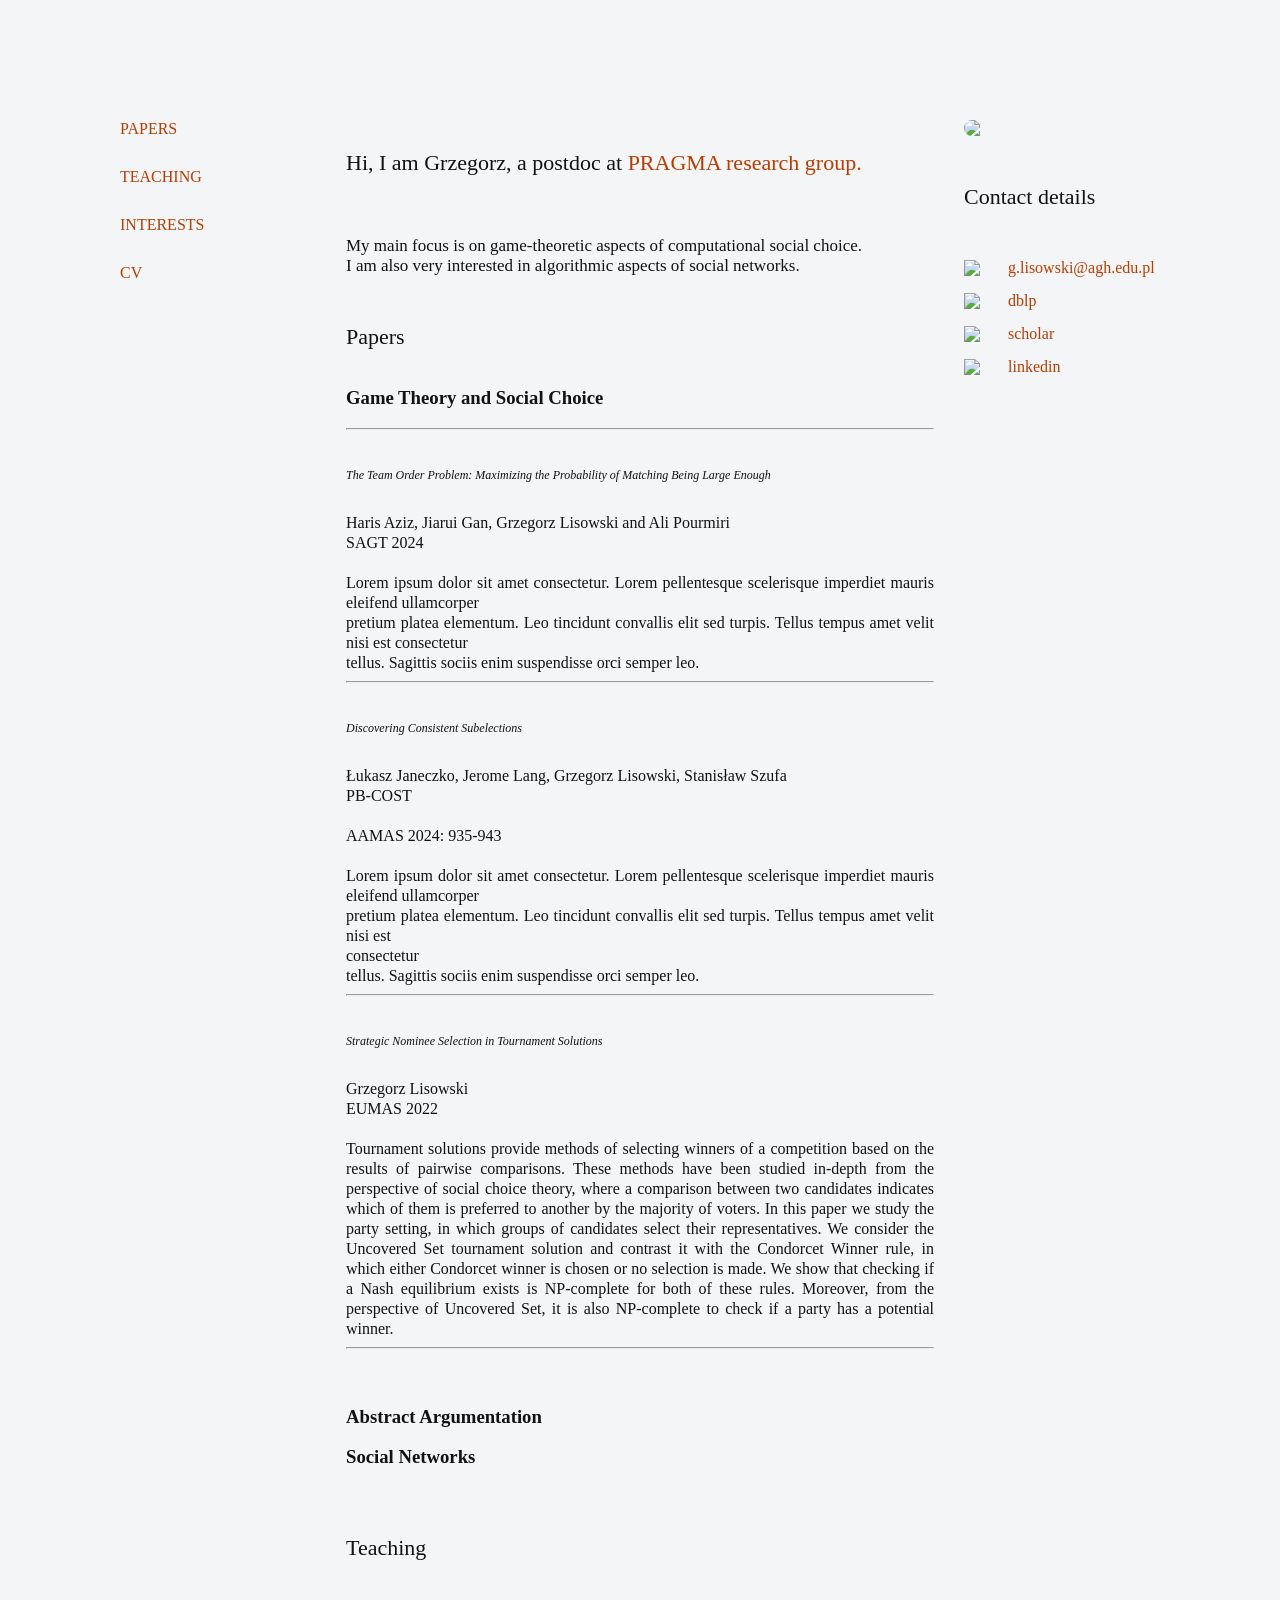
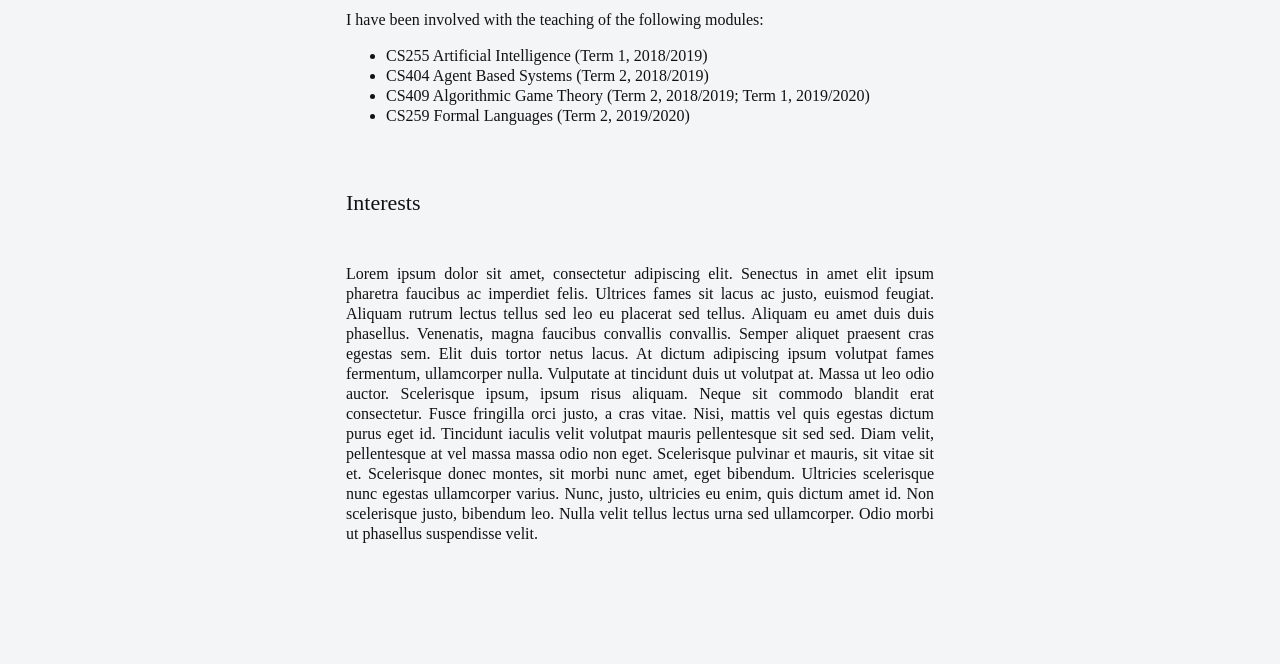
==== home.html @ 241e4628 "Fix typo and mismatched heading tag in home.html - 'compuational' -> 'computational' in description " ====
<!DOCTYPE html>
<html>

<head>
  <meta charset="utf-8" />
  <meta lang="eng">
  <meta http-equiv="X-UA-Compatible" content="IE=edge" />
  <title>Grzegorz Lisowski</title>
  <meta name="description" content="" />
  <meta name="viewport" content="width=device-width, initial-scale=1" />
  <link href="style.css" rel="stylesheet">
  <link href="https://fonts.googleapis.com/css2?family=Montserrat&display=swap" rel="stylesheet">
</head>

<body>
  <div>
    <nav id="menu">
      <button id="hamburger" aria-label="Toggle menu" aria-expanded="false">
        <span></span><span></span><span></span>
      </button>
      <div id="menu-links">
        <a href="#publications" class="menu_item">PAPERS</a>
        <a href="#teaching" class="menu_item">TEACHING</a>
        <a href="#interests" class="menu_item">INTERESTS</a>
        <a href="./Grzegorz-Lisowski-CV.pdf" target="_blank" class="menu_item">CV</a>
      </div>
    </nav>
  </div>
  <script>
    const btn = document.getElementById('hamburger');
    const links = document.getElementById('menu-links');
    btn.addEventListener('click', () => {
      const open = links.classList.toggle('open');
      btn.setAttribute('aria-expanded', open);
    });
    links.querySelectorAll('.menu_item').forEach(a => {
      a.addEventListener('click', () => {
        links.classList.remove('open');
        btn.setAttribute('aria-expanded', false);
      });
    });
  </script>
  <div>
    <section>
      <h1>Hi, I am Grzegorz, a postdoc at <a href="https://home.agh.edu.pl/~pragma/#about">PRAGMA research group.</a>
      </h1>
      <p id="description">
        My main focus is on game-theoretic aspects of computational social choice. <br>I am also very interested in
        algorithmic
        aspects of social networks.
      </p>
    </section>

    <section id="publications">
      <h2>Papers</h2>
      <h3>Game Theory and Social Choice</h3>
        <hr>
        </hr>
        <p class="italic">The Team Order Problem: Maximizing the Probability of Matching Being Large Enough</p>
        <p>
          Haris Aziz, Jiarui Gan, Grzegorz Lisowski and Ali Pourmiri <br>
          SAGT 2024 <br>
          <br>
          Lorem ipsum dolor sit amet consectetur. Lorem pellentesque scelerisque imperdiet mauris eleifend ullamcorper
          <br>
          pretium platea elementum. Leo tincidunt convallis elit sed turpis. Tellus tempus amet velit nisi est
          consectetur
          <br>
          tellus. Sagittis sociis enim suspendisse orci semper leo.<br>
        </p>
        <hr>
        </hr>
        <p class="italic">Discovering Consistent Subelections</p>
        <p>
          Łukasz Janeczko, Jerome Lang, Grzegorz Lisowski, Stanisław Szufa<br>
          PB-COST<br>
          <br>
          AAMAS 2024: 935-943<br>
          <br>
          Lorem ipsum dolor sit amet consectetur. Lorem pellentesque scelerisque imperdiet mauris eleifend
          ullamcorper<br>
          pretium platea elementum. Leo tincidunt convallis elit sed turpis. Tellus tempus amet velit nisi est<br>
          consectetur<br>
          tellus. Sagittis sociis enim suspendisse orci semper leo.<br>
        </p>
        <hr>
        </hr>
        <p class="italic"> Strategic Nominee Selection in Tournament Solutions</p>
        <p>
          Grzegorz Lisowski<br>
          EUMAS 2022<br>
          <br>
          Tournament solutions provide methods of selecting winners of a competition based on the results of pairwise
          comparisons. These methods have been studied in-depth from the perspective of social choice theory, where a
          comparison between two candidates indicates which of them is preferred to another by the majority of voters.
          In this paper we study the party setting, in which groups of candidates select their representatives. We
          consider
          the Uncovered Set tournament solution and contrast it with the Condorcet Winner rule, in which either
          Condorcet winner is chosen or no selection is made. We show that checking if a Nash equilibrium exists is
          NP-complete for both of these rules. Moreover, from
          the perspective of Uncovered Set, it is also NP-complete to check if a party has a potential winner.<br>
          <hr>
          </hr>
        </p>
        <h3>Abstract Argumentation</h3>
        <h3>Social Networks</h3>
    </section>
    <section id="teaching">
      <h2>Teaching</h2>
      <p>
        I have been involved with the teaching of the following modules:
      <ul>
        <li>CS255 Artificial Intelligence (Term 1, 2018/2019)</li>
        <li>CS404 Agent Based Systems (Term 2, 2018/2019)</li>
        <li>CS409 Algorithmic Game Theory (Term 2, 2018/2019; Term 1, 2019/2020)</li>
        <li>CS259 Formal Languages (Term 2, 2019/2020)</li>
      </ul>
      </p>
    </section>
    <section id="interests">
      <h2>Interests</h2>
      <p>
        Lorem ipsum dolor sit amet, consectetur adipiscing elit. Senectus in
        amet elit ipsum pharetra faucibus ac imperdiet felis. Ultrices fames sit
        lacus ac justo, euismod feugiat. Aliquam rutrum lectus tellus sed leo eu
        placerat sed tellus. Aliquam eu amet duis duis phasellus. Venenatis,
        magna faucibus convallis convallis. Semper aliquet praesent cras egestas
        sem. Elit duis tortor netus lacus. At dictum adipiscing ipsum volutpat
        fames fermentum, ullamcorper nulla. Vulputate at tincidunt duis ut
        volutpat at. Massa ut leo odio auctor. Scelerisque ipsum, ipsum risus
        aliquam. Neque sit commodo blandit erat consectetur. Fusce fringilla
        orci justo, a cras vitae. Nisi, mattis vel quis egestas dictum purus
        eget id. Tincidunt iaculis velit volutpat mauris pellentesque sit sed
        sed. Diam velit, pellentesque at vel massa massa odio non eget.
        Scelerisque pulvinar et mauris, sit vitae sit et. Scelerisque donec
        montes, sit morbi nunc amet, eget bibendum. Ultricies scelerisque nunc
        egestas ullamcorper varius. Nunc, justo, ultricies eu enim, quis dictum
        amet id. Non scelerisque justo, bibendum leo. Nulla velit tellus lectus
        urna sed ullamcorper. Odio morbi ut phasellus suspendisse velit.
      </p>
    </section>
  </div>
  <div>
    <div class="contact">
      <img src="img/official_profile5.svg" id="profile" />
      <h2>Contact details</h2>
      <div class="contack_text">
        <div class="contack_element">
          <img src="img/mail.png">
          <a href="mailto:g.lisowski@agh.edu.pl" target="_blank">g.lisowski@agh.edu.pl</a>
        </div>
        <div class="contack_element">
          <img src="img/dblp.png">
          <a href="https://dblp.org/pid/225/1909.html" target="_blank">dblp</a>
        </div>
        <div class="contack_element">
          <img src="img/scholar.svg">
          <a href="https://scholar.google.co.uk/citations?user=oGo467wAAAAJ&hl=en" target="_blank">scholar</a>
        </div>
        <div class="contack_element">
          <img src="img/linkedin.svg">
          <a href="https://www.linkedin.com/in/grzegorz-lisowski-43aa8071/?originalSubdomain=uk"
            target="_blank">linkedin</a>
        </div>
      </div>
    </div>
  </div>

</body>

</html>
---- style.css ----
html {
  background: #f4f5f6;
  font-family: Rewir;
  color: #121212;
  scroll-behavior: smooth;
}
body {
  height: 100%;
  padding: 0;
  display: grid;
  grid-template-columns: 2fr 6fr 2fr;
  margin: 120px;
  gap: 30px;
}

/* Tablet (max 1024px) */
@media (max-width: 1024px) {
  body {
    display: flex;
    flex-direction: column;
    margin: 0;
    padding: 20px 30px;
    gap: 0;
  }

  nav {
    position: sticky;
    top: 0;
    background: #f4f5f6;
    z-index: 100;
    width: 100%;
    padding: 16px 0;
    border-bottom: 1px solid #e0e0e0;
    margin-bottom: 20px;
    display: flex;
    flex-direction: column;
    align-items: flex-start;
  }

  #hamburger {
    display: flex;
  }

  #menu-links {
    display: none;
    flex-direction: column;
    gap: 16px;
    padding-top: 16px;
    width: 100%;
  }

  #menu-links.open {
    display: flex;
  }

  .contact {
    display: none;
  }
}

/* Mobile (max 640px) */
@media (max-width: 640px) {
  body {
    display: flex;
    flex-direction: column;
    margin: 0;
    padding: 20px;
    gap: 0;
  }

  nav {
    position: sticky;
    top: 0;
    background: #f4f5f6;
    z-index: 100;
    width: 100%;
    padding: 16px 0;
    border-bottom: 1px solid #e0e0e0;
    margin-bottom: 10px;
    display: flex;
    flex-direction: column;
    align-items: flex-start;
  }

  #hamburger {
    display: flex;
  }

  #menu-links {
    display: none;
    flex-direction: column;
    gap: 14px;
    padding-top: 14px;
    width: 100%;
  }

  #menu-links.open {
    display: flex;
  }

  .menu_item {
    font-size: 13px;
  }

  h1 {
    font-size: 18px;
    margin-block-start: 20px;
    margin-block-end: 20px;
  }

  h2 {
    font-size: 18px;
  }

  p {
    max-width: 100%;
    font-size: 15px;
    line-height: 22px;
    padding-top: 20px;
  }

  hr {
    max-width: 100%;
  }

  #publications {
    padding-top: 20px;
    padding-bottom: 20px;
  }

  .contact {
    position: static;
    width: 100%;
    flex-direction: row;
    flex-wrap: wrap;
    align-items: center;
    gap: 20px;
    padding: 30px 0 20px;
    border-top: 1px solid #e0e0e0;
    margin-top: 30px;
  }

  #profile {
    width: 80px;
    height: 80px;
    border-radius: 50%;
    flex-shrink: 0;
  }

  .contack_text {
    height: auto;
    flex: 1;
    min-width: 160px;
    gap: 10px;
  }

  .contack_element img {
    width: 20px;
    height: 20px;
  }

  li {
    font-size: 15px;
    line-height: 24px;
  }
}
a {
  color: #b83d00;
  text-align: left;
  width: 171px;
}
a:link {
  text-decoration: none;
}
a:visited {
  text-decoration: none;
}
a:hover {
  text-decoration: none;
}
a:active {
  color: #f4f5f6;
}
hr {
  max-width: 700px;
}
/*menu*/
nav {
  display: inline-flex;
  flex-direction: column;
  margin: 0;
  width: 350.28px;
  position: fixed;
}
#menu {
  display: flex;
  width: 224px;
  flex-direction: column;
  align-items: flex-start;
  gap: 30px;
}
#menu-links {
  display: flex;
  flex-direction: column;
  align-items: flex-start;
  gap: 30px;
}
.menu_item {
  display: block;
  font-weight: normal;
  font-size: 16px;
}
#hamburger {
  display: none;
  flex-direction: column;
  justify-content: space-between;
  width: 28px;
  height: 20px;
  background: none;
  border: none;
  cursor: pointer;
  padding: 0;
  margin-bottom: 0;
}
#hamburger span {
  display: block;
  height: 2px;
  background: #121212;
  border-radius: 2px;
  transition: transform 0.25s, opacity 0.25s;
}
/*hero*/
#description {
  font-size: 17px;
  font-style: normal;
  font-weight: 300;
  line-height: normal;
}

.titles {
  position: absolute;
  left: 10%;
}

h1 {
  margin: 0px;
  padding: 0px;
  font-weight: lighter;
  margin-block-start: 30px;
  margin-block-end: 30px;

  /* H1 */
  font-size: 22px;
  font-style: normal;
  font-weight: 300;
  line-height: normal;
}
h2 {
  display: inline-block;

  font-size: 22px;
  font-style: normal;
  font-weight: 300;
  line-height: normal;
}
p {
  max-width: 700px;

  font-weight: normal;
  font-size: 16px;
  line-height: 20px;
  text-align: justify;
  padding-top: 30px;
  padding-bottom: 0px;
  margin-top: 0px;
  margin-bottom: 0px;
}
li {
  font-style: normal;
  font-weight: normal;
  font-size: 16px;
  line-height: 20px;
  color: #121212;
}
.publinks {
  background: none;
  text-align: justify;
  padding: 0;
  border: none;
  margin: 0;
  display: inline;
}
#publications {
  padding-top: 30px;
  padding-bottom: 30px;
  margin-top: 0px;
  margin-bottom: 0px;
}
.publinks a:active {
  border: none;
}
/*Dane kontaktowe */
.contact {
  display: flex;
  width: 215px;
  flex-direction: column;
  align-items: flex-start;
  gap: 30px;
  position: fixed;
}
#profile {
  width: 100%;
  border-radius: 215px;
  background: url(<path-to-image>) #f4f5f6 0px -6.043px / 100% 133.333% no-repeat;
}
.contack_text {
  display: flex;
  height: 176px;
  flex-direction: column;
  align-items: flex-start;
  gap: 15px;
  align-self: stretch;
}
.contack_element {
  display: flex;
  justify-content: space-between;
  align-items: center;
  align-self: stretch;
}
/*Papers*/
.italic {
  font-size: 12px;
  font-style: italic;
  font-weight: 400;
  line-height: normal;
}
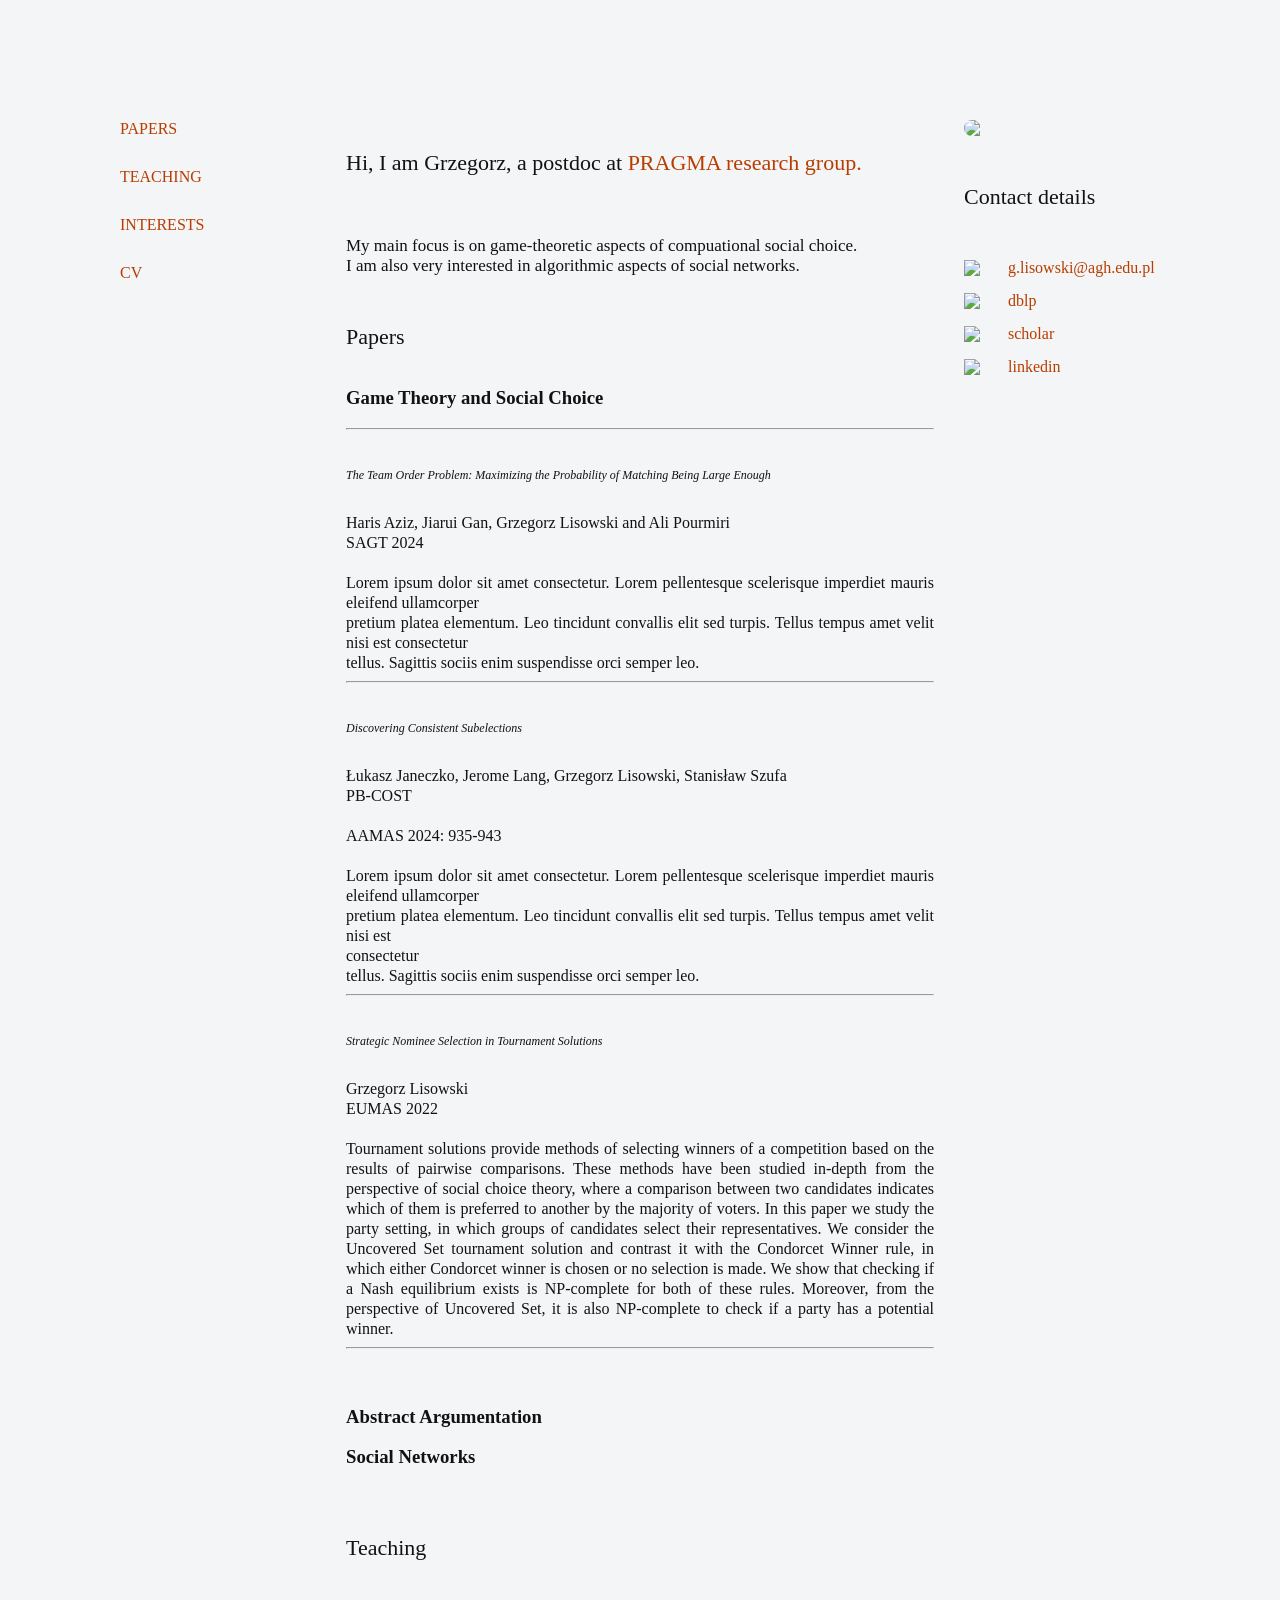
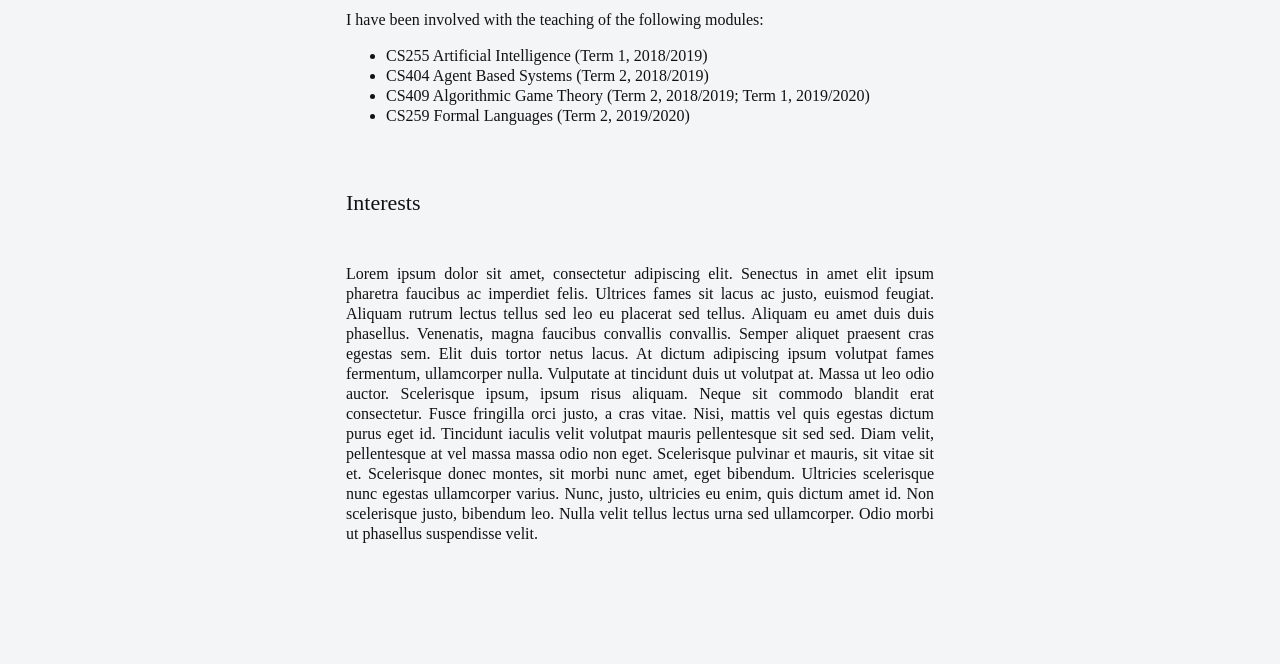
==== commit 14a75604: "Add initial website files" ====
--- a/home.html
+++ b/home.html
@@ -45,7 +45,7 @@
       <h1>Hi, I am Grzegorz, a postdoc at <a href="https://home.agh.edu.pl/~pragma/#about">PRAGMA research group.</a>
       </h1>
       <p id="description">
-        My main focus is on game-theoretic aspects of computational social choice. <br>I am also very interested in
+        My main focus is on game-theoretic aspects of compuational social choice. <br>I am also very interested in
         algorithmic
         aspects of social networks.
       </p>
@@ -53,7 +53,7 @@
 
     <section id="publications">
       <h2>Papers</h2>
-      <h3>Game Theory and Social Choice</h3>
+      <h3>Game Theory and Social Choice</h2>
         <hr>
         </hr>
         <p class="italic">The Team Order Problem: Maximizing the Probability of Matching Being Large Enough</p>
@@ -75,7 +75,7 @@
           Łukasz Janeczko, Jerome Lang, Grzegorz Lisowski, Stanisław Szufa<br>
           PB-COST<br>
           <br>
-          AAMAS 2024: 935-943<br>
+          AAMAS 2024: 935-943<br>
           <br>
           Lorem ipsum dolor sit amet consectetur. Lorem pellentesque scelerisque imperdiet mauris eleifend
           ullamcorper<br>
@@ -168,4 +168,4 @@
 
 </body>
 
-</html>+</html>
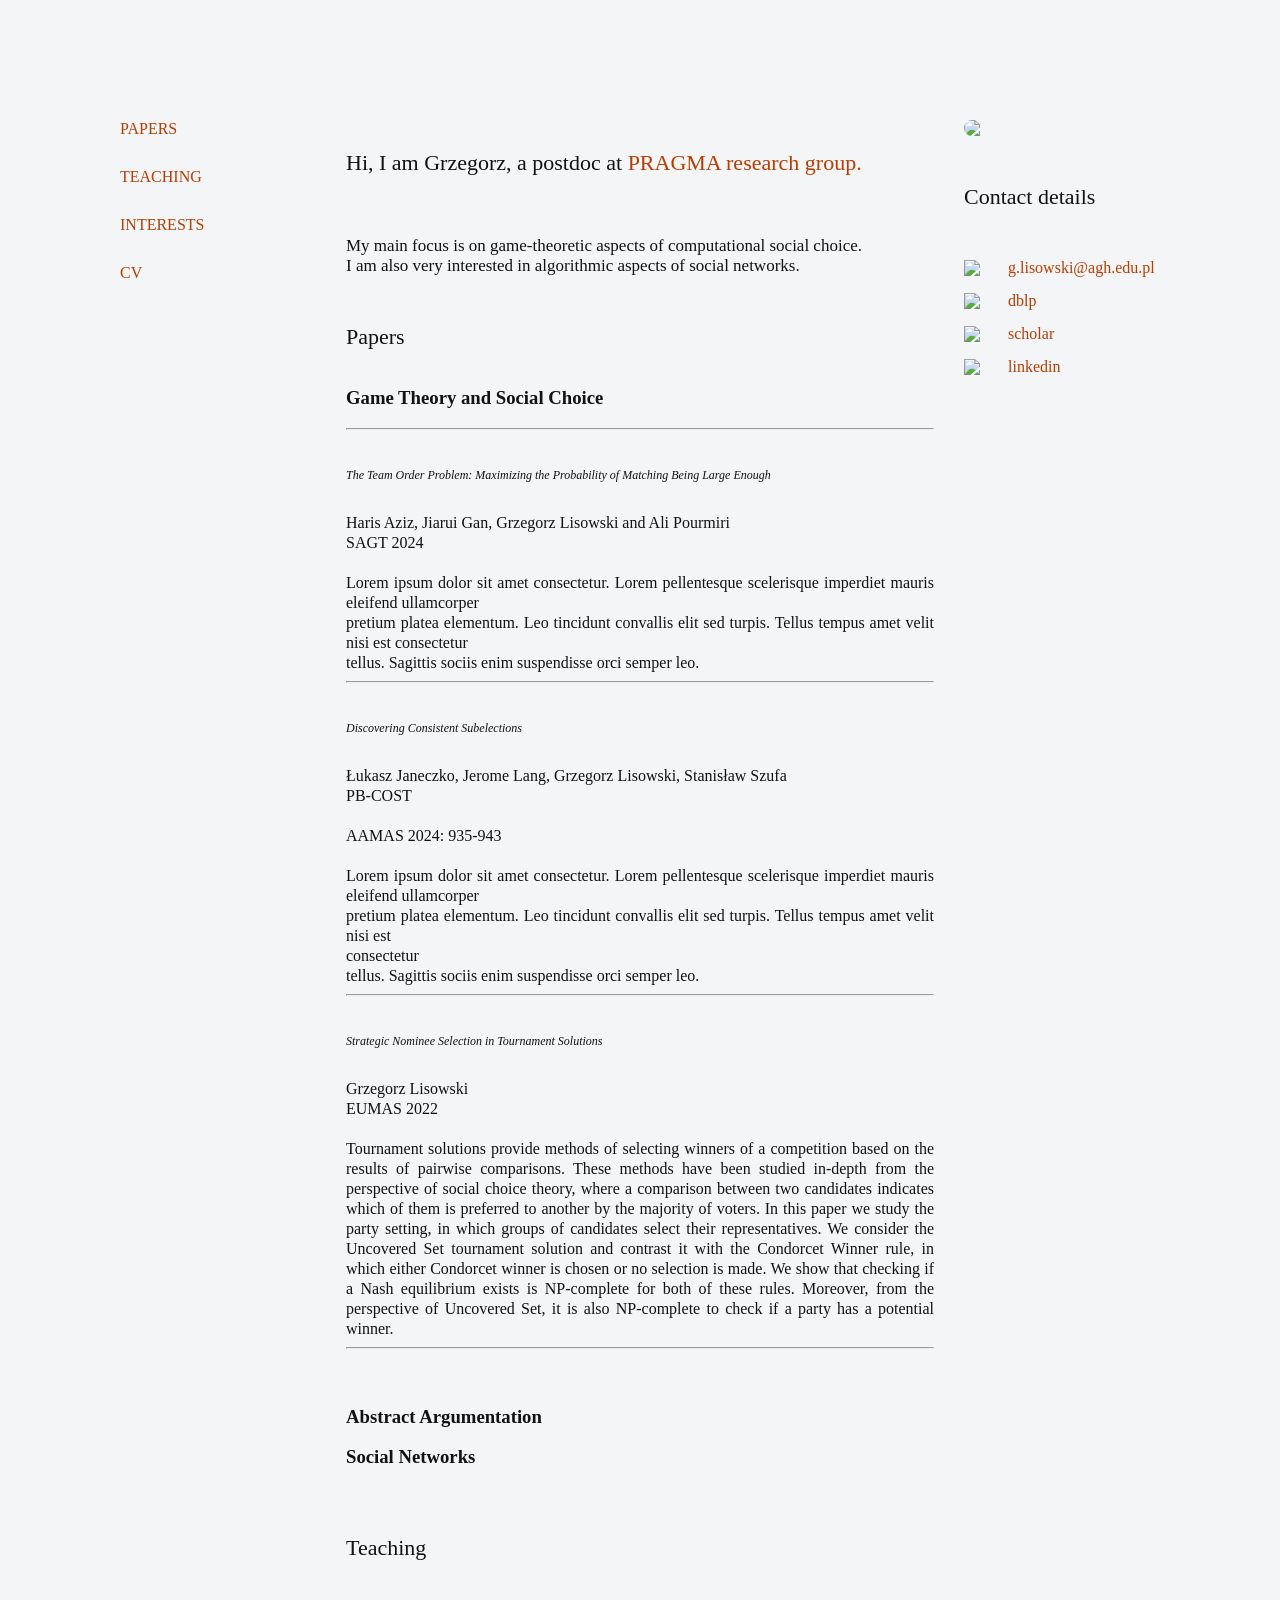
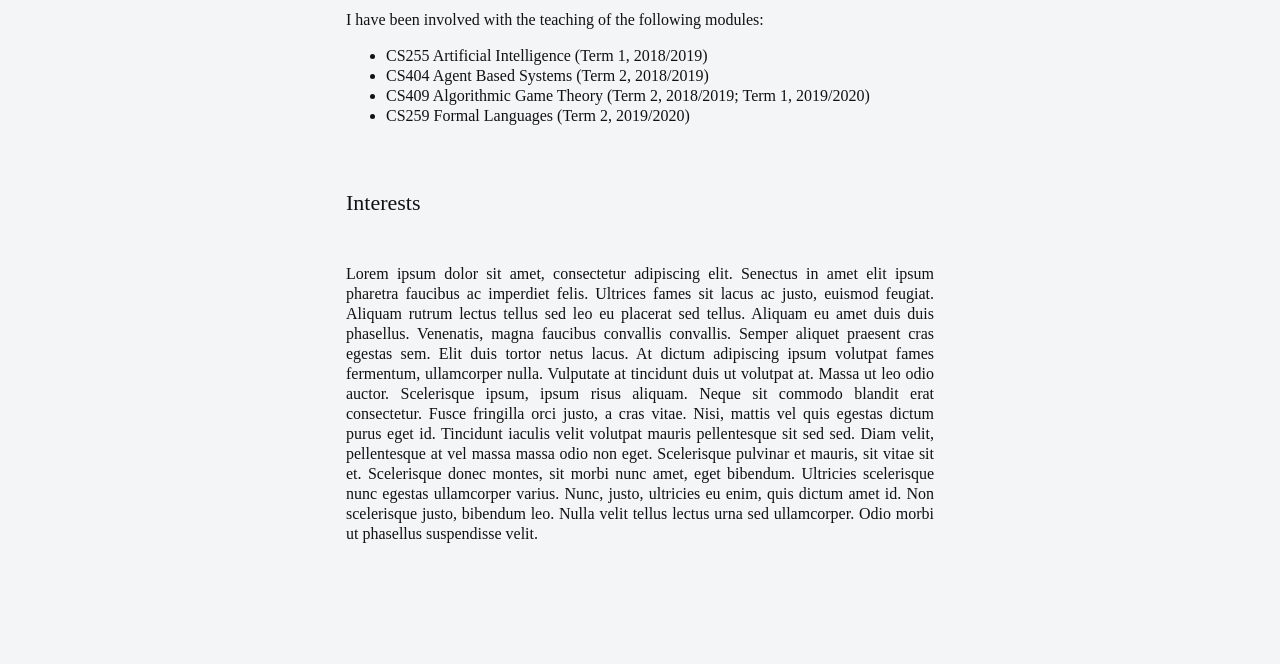
==== commit 4dfd2feb: "Fix typo and mismatched heading tag in home.html - 'compuational' -> 'computational' in description " ====
--- a/home.html
+++ b/home.html
@@ -45,7 +45,7 @@
       <h1>Hi, I am Grzegorz, a postdoc at <a href="https://home.agh.edu.pl/~pragma/#about">PRAGMA research group.</a>
       </h1>
       <p id="description">
-        My main focus is on game-theoretic aspects of compuational social choice. <br>I am also very interested in
+        My main focus is on game-theoretic aspects of computational social choice. <br>I am also very interested in
         algorithmic
         aspects of social networks.
       </p>
@@ -53,7 +53,7 @@
 
     <section id="publications">
       <h2>Papers</h2>
-      <h3>Game Theory and Social Choice</h2>
+      <h3>Game Theory and Social Choice</h3>
         <hr>
         </hr>
         <p class="italic">The Team Order Problem: Maximizing the Probability of Matching Being Large Enough</p>
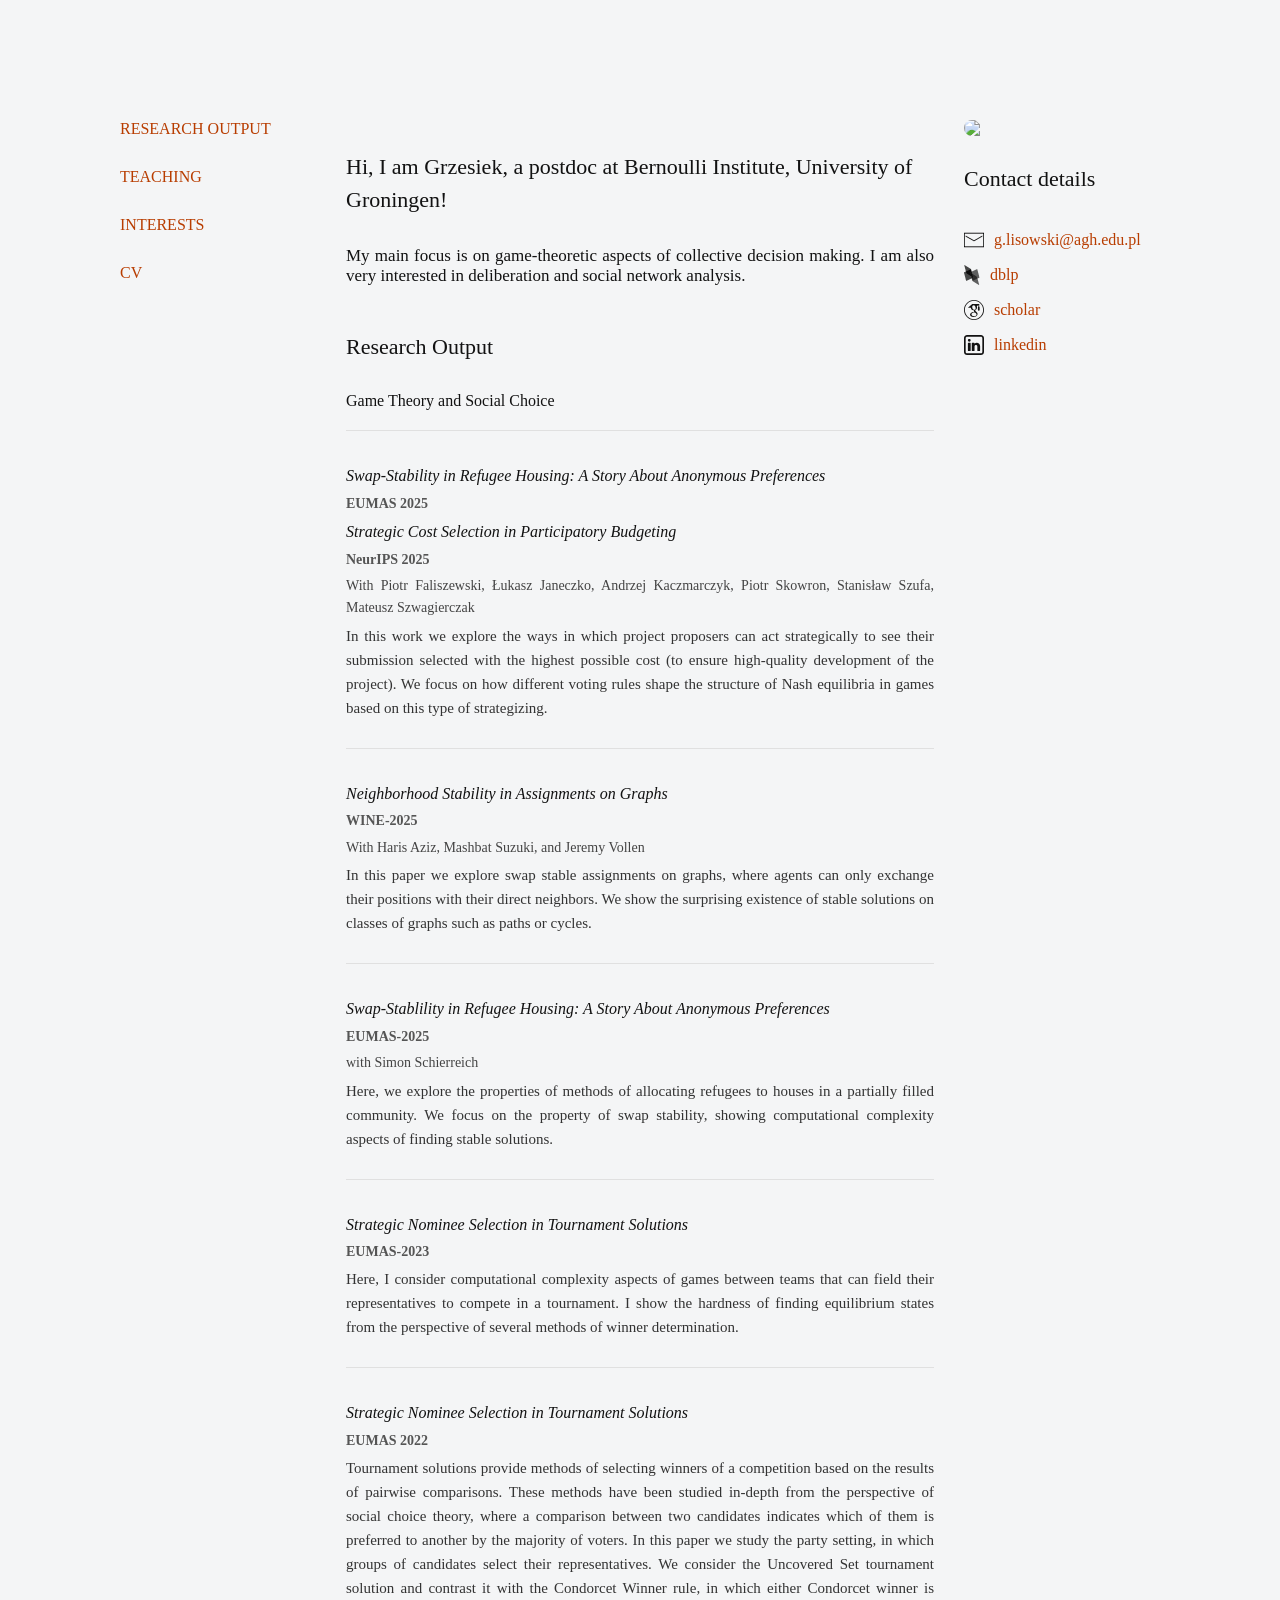
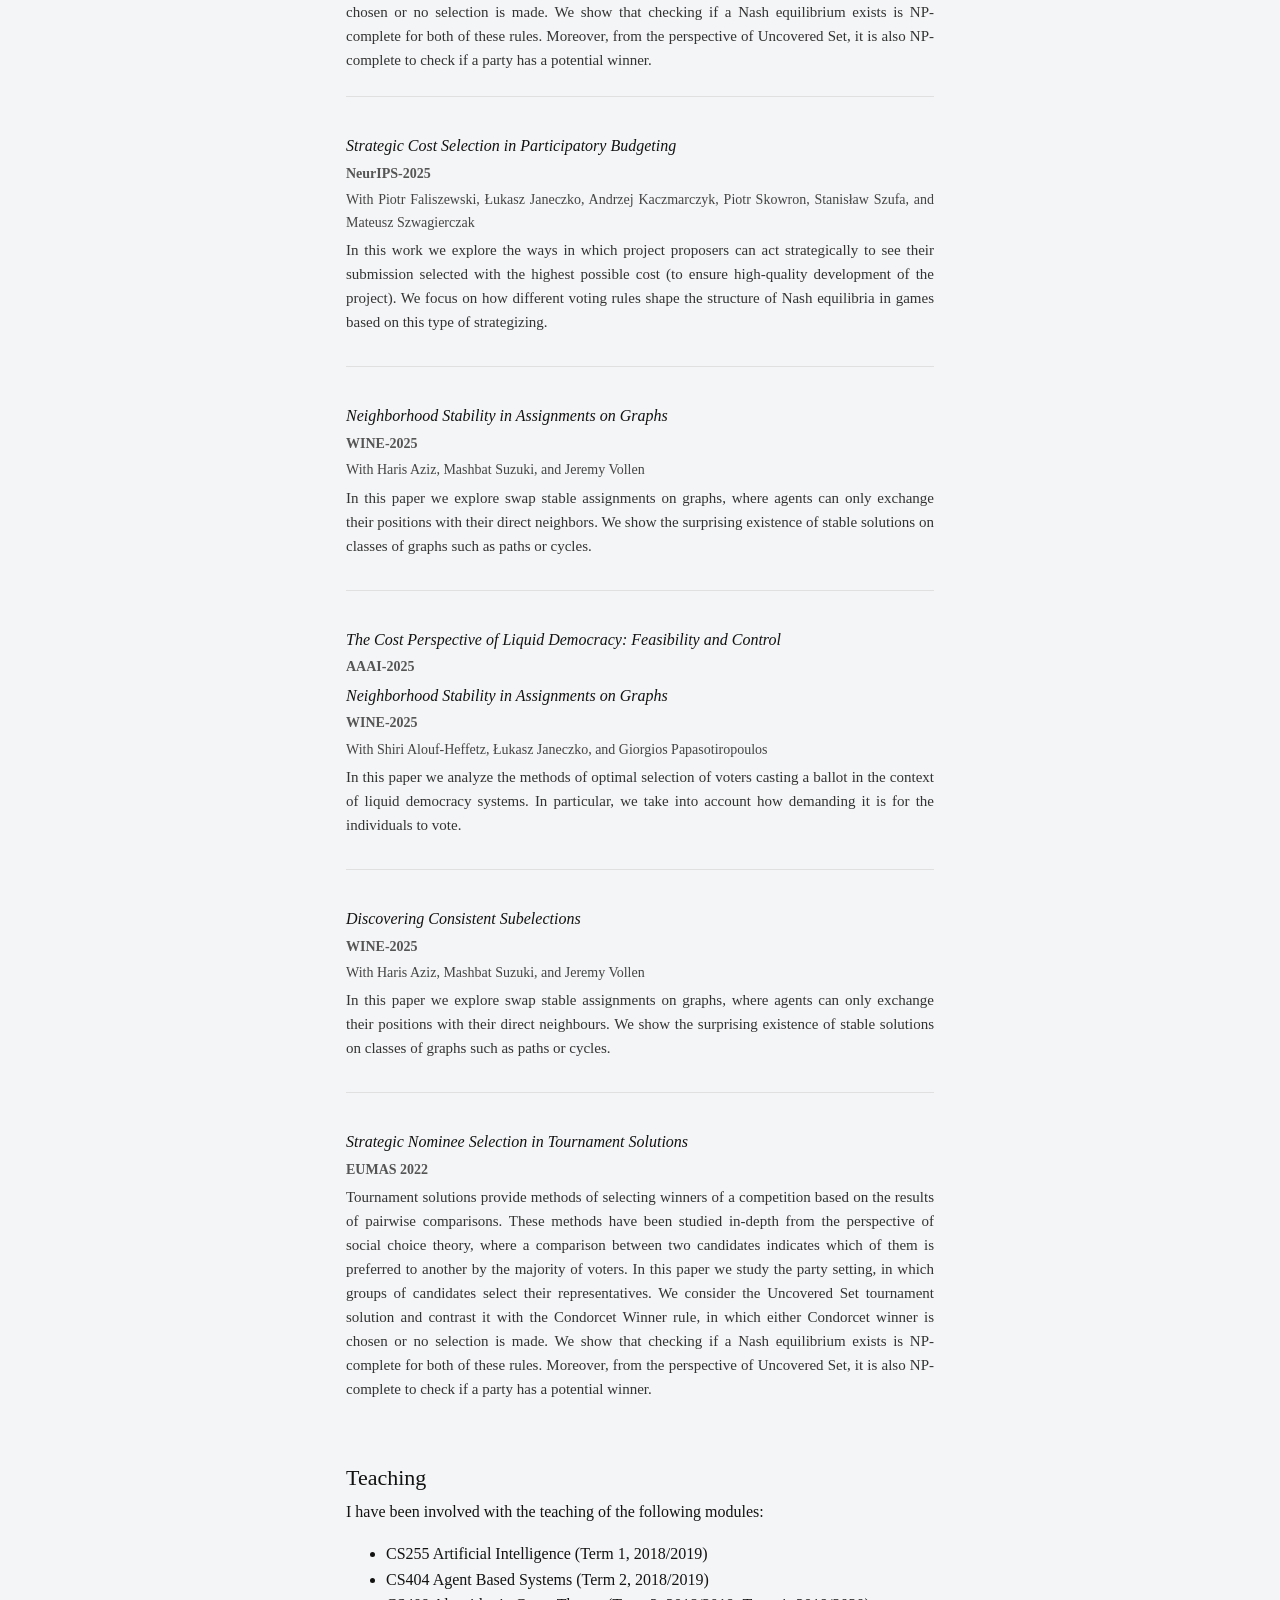
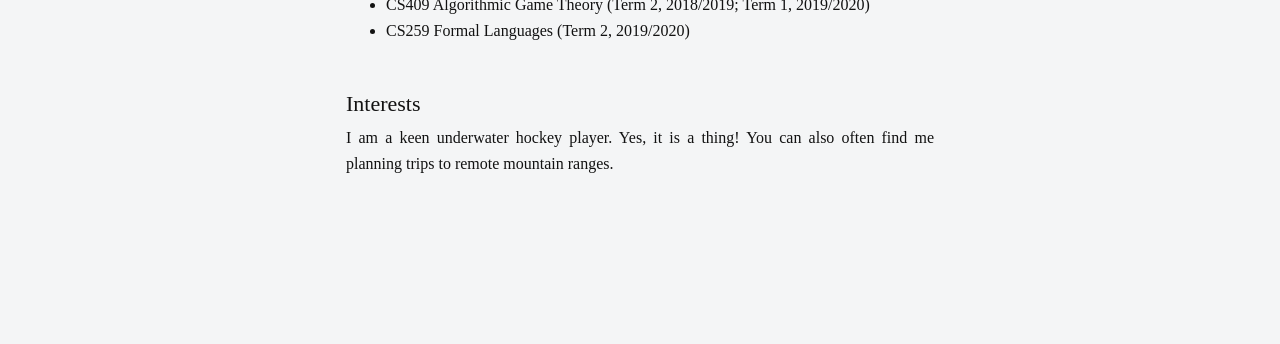
==== commit cf9af08d: "changes" ====
--- a/home.html
+++ b/home.html
@@ -15,95 +15,132 @@
 <body>
   <div>
     <nav id="menu">
-      <button id="hamburger" aria-label="Toggle menu" aria-expanded="false">
-        <span></span><span></span><span></span>
-      </button>
+      <div id="nav-icon4" role="button" aria-label="Toggle menu" aria-expanded="false" tabindex="0">
+        <span></span>
+        <span></span>
+        <span></span>
+      </div>
       <div id="menu-links">
-        <a href="#publications" class="menu_item">PAPERS</a>
+        <a href="#publications" class="menu_item">RESEARCH OUTPUT</a>
         <a href="#teaching" class="menu_item">TEACHING</a>
         <a href="#interests" class="menu_item">INTERESTS</a>
         <a href="./Grzegorz-Lisowski-CV.pdf" target="_blank" class="menu_item">CV</a>
+        <a href="#contact" class="menu_item menu_item--mobile">CONTACT</a>
       </div>
     </nav>
   </div>
   <script>
-    const btn = document.getElementById('hamburger');
+    const btn = document.getElementById('nav-icon4');
     const links = document.getElementById('menu-links');
     btn.addEventListener('click', () => {
       const open = links.classList.toggle('open');
+      btn.classList.toggle('open', open);
       btn.setAttribute('aria-expanded', open);
+    });
+    btn.addEventListener('keydown', (e) => {
+      if (e.key === 'Enter' || e.key === ' ') btn.click();
     });
     links.querySelectorAll('.menu_item').forEach(a => {
       a.addEventListener('click', () => {
         links.classList.remove('open');
+        btn.classList.remove('open');
         btn.setAttribute('aria-expanded', false);
       });
     });
   </script>
   <div>
     <section>
-      <h1>Hi, I am Grzegorz, a postdoc at <a href="https://home.agh.edu.pl/~pragma/#about">PRAGMA research group.</a>
+      <h1>Hi, I am Grzesiek, a postdoc at Bernoulli Institute, University of Groningen!</a>
       </h1>
       <p id="description">
-        My main focus is on game-theoretic aspects of computational social choice. <br>I am also very interested in
-        algorithmic
-        aspects of social networks.
+        My main focus is on game-theoretic aspects of collective decision making. I am also very interested in deliberation and social network analysis.
       </p>
     </section>
 
     <section id="publications">
-      <h2>Papers</h2>
+      <h2>Research Output</h2>
       <h3>Game Theory and Social Choice</h3>
-        <hr>
-        </hr>
-        <p class="italic">The Team Order Problem: Maximizing the Probability of Matching Being Large Enough</p>
-        <p>
-          Haris Aziz, Jiarui Gan, Grzegorz Lisowski and Ali Pourmiri <br>
-          SAGT 2024 <br>
-          <br>
-          Lorem ipsum dolor sit amet consectetur. Lorem pellentesque scelerisque imperdiet mauris eleifend ullamcorper
-          <br>
-          pretium platea elementum. Leo tincidunt convallis elit sed turpis. Tellus tempus amet velit nisi est
-          consectetur
-          <br>
-          tellus. Sagittis sociis enim suspendisse orci semper leo.<br>
-        </p>
-        <hr>
-        </hr>
-        <p class="italic">Discovering Consistent Subelections</p>
-        <p>
-          Łukasz Janeczko, Jerome Lang, Grzegorz Lisowski, Stanisław Szufa<br>
-          PB-COST<br>
-          <br>
-          AAMAS 2024: 935-943<br>
-          <br>
-          Lorem ipsum dolor sit amet consectetur. Lorem pellentesque scelerisque imperdiet mauris eleifend
-          ullamcorper<br>
-          pretium platea elementum. Leo tincidunt convallis elit sed turpis. Tellus tempus amet velit nisi est<br>
-          consectetur<br>
-          tellus. Sagittis sociis enim suspendisse orci semper leo.<br>
-        </p>
-        <hr>
-        </hr>
-        <p class="italic"> Strategic Nominee Selection in Tournament Solutions</p>
-        <p>
-          Grzegorz Lisowski<br>
-          EUMAS 2022<br>
-          <br>
-          Tournament solutions provide methods of selecting winners of a competition based on the results of pairwise
-          comparisons. These methods have been studied in-depth from the perspective of social choice theory, where a
-          comparison between two candidates indicates which of them is preferred to another by the majority of voters.
-          In this paper we study the party setting, in which groups of candidates select their representatives. We
-          consider
-          the Uncovered Set tournament solution and contrast it with the Condorcet Winner rule, in which either
-          Condorcet winner is chosen or no selection is made. We show that checking if a Nash equilibrium exists is
-          NP-complete for both of these rules. Moreover, from
-          the perspective of Uncovered Set, it is also NP-complete to check if a party has a potential winner.<br>
-          <hr>
-          </hr>
-        </p>
-        <h3>Abstract Argumentation</h3>
-        <h3>Social Networks</h3>
+
+      <hr>
+      <div class="paper">
+        <p class="paper-title">Swap-Stability in Refugee Housing: A Story About Anonymous Preferences</p>
+        <p class="paper-venue">EUMAS 2025</p>
+        <p class="paper-title">Strategic Cost Selection in Participatory Budgeting</p>
+        <p class="paper-venue">NeurIPS 2025</p>
+        <p class="paper-authors">With Piotr Faliszewski, Łukasz Janeczko, Andrzej Kaczmarczyk, Piotr Skowron, Stanisław Szufa, Mateusz Szwagierczak</p>
+        <p class="paper-abstract">In this work we explore the ways in which project proposers can act strategically to see their submission selected with the highest possible cost (to ensure high-quality development of the project). We focus on how different voting rules shape the structure of Nash equilibria in games based on this type of strategizing.</p>
+      </div>
+
+      <hr>
+      <div class="paper">
+        <p class="paper-title">Neighborhood Stability in Assignments on Graphs</p>
+        <p class="paper-venue">WINE-2025</p>
+        <p class="paper-authors">With Haris Aziz, Mashbat Suzuki, and Jeremy Vollen</p>
+        <p class="paper-abstract">In this paper we explore swap stable assignments on graphs, where agents can only exchange their positions with their direct neighbors. We show the surprising existence of stable solutions on classes of graphs such as paths or cycles.</p>
+      </div>
+
+      <hr>
+      <div class="paper">
+        <p class="paper-title">Swap-Stablility in Refugee Housing: A Story About Anonymous Preferences</p>
+        <p class="paper-venue">EUMAS-2025</p>
+        <p class="paper-authors">with Simon Schierreich</p>
+        <p class="paper-abstract">Here, we explore the properties of methods of allocating refugees to houses in a partially filled community. We focus on the property of swap stability, showing computational complexity aspects of finding stable solutions.</p>
+      </div>
+
+      <hr>
+      <div class="paper">
+        <p class="paper-title">Strategic Nominee Selection in Tournament Solutions</p>
+        <p class="paper-venue">EUMAS-2023</p>
+        <p class="paper-abstract">Here, I consider computational complexity aspects of games between teams that can field their representatives to compete in a tournament. I show the hardness of finding equilibrium states from the perspective of several methods of winner determination.</p>
+      </div>
+
+      <hr>
+      <div class="paper">
+        <p class="paper-title">Strategic Nominee Selection in Tournament Solutions</p>
+        <p class="paper-venue">EUMAS 2022</p>
+        <p class="paper-abstract">Tournament solutions provide methods of selecting winners of a competition based on the results of pairwise          comparisons. These methods have been studied in-depth from the perspective of social choice theory, where a          comparison between two candidates indicates which of them is preferred to another by the majority of voters.          In this paper we study the party setting, in which groups of candidates select their representatives. We          consider          the Uncovered Set tournament solution and contrast it with the Condorcet Winner rule, in which either          Condorcet winner is chosen or no selection is made. We show that checking if a Nash equilibrium exists is          NP-complete for both of these rules. Moreover, from          the perspective of Uncovered Set, it is also NP-complete to check if a party has a potential winner.
+
+      <hr>
+      <div class="paper">
+        <p class="paper-title">Strategic Cost Selection in Participatory Budgeting</p>
+        <p class="paper-venue">NeurIPS-2025</p>
+        <p class="paper-authors">With Piotr Faliszewski, Łukasz Janeczko, Andrzej Kaczmarczyk, Piotr Skowron, Stanisław Szufa, and Mateusz Szwagierczak</p>
+        <p class="paper-abstract">In this work we explore the ways in which project proposers can act strategically to see their submission selected with the highest possible cost (to ensure high-quality development of the project). We focus on how different voting rules shape the structure of Nash equilibria in games based on this type of strategizing.</p>
+      </div>
+
+       <hr>
+      <div class="paper">
+        <p class="paper-title">Neighborhood Stability in Assignments on Graphs</p>
+        <p class="paper-venue">WINE-2025</p>
+        <p class="paper-authors">With Haris Aziz, Mashbat Suzuki, and Jeremy Vollen</p>
+        <p class="paper-abstract">In this paper we explore swap stable assignments on graphs, where agents can only exchange their positions with their direct neighbors. We show the surprising existence of stable solutions on classes of graphs such as paths or cycles.</p>
+      </div>
+      
+       <hr>
+      <div class="paper">
+        <p class="paper-title">The Cost Perspective of Liquid Democracy: Feasibility and Control</p>
+        <p class="paper-venue">AAAI-2025</p>
+        <p class="paper-title">Neighborhood Stability in Assignments on Graphs</p>
+        <p class="paper-venue">WINE-2025</p>
+        <p class="paper-authors">With Shiri Alouf-Heffetz, Łukasz Janeczko, and Giorgios Papasotiropoulos</p>
+        <p class="paper-abstract">In this paper we analyze the methods of optimal selection of voters casting a ballot in the context of liquid democracy systems. In particular, we take into account how demanding it is for the individuals to vote.</p>
+      </div>
+
+      <hr>
+      <div class="paper">
+        <p class="paper-title">Discovering Consistent Subelections</p>
+        <p class="paper-venue">WINE-2025</p>
+        <p class="paper-authors">With Haris Aziz, Mashbat Suzuki, and Jeremy Vollen</p>
+        <p class="paper-abstract">In this paper we explore swap stable assignments on graphs, where agents can only exchange their positions with their direct neighbours.  We show the surprising existence of stable solutions on classes of graphs such as paths or cycles.</p>
+      </div>
+
+      <hr>
+      <div class="paper">
+        <p class="paper-title">Strategic Nominee Selection in Tournament Solutions</p>
+        <p class="paper-venue">EUMAS 2022</p>
+        <p class="paper-abstract">Tournament solutions provide methods of selecting winners of a competition based on the results of pairwise          comparisons. These methods have been studied in-depth from the perspective of social choice theory, where a          comparison between two candidates indicates which of them is preferred to another by the majority of voters.          In this paper we study the party setting, in which groups of candidates select their representatives. We          consider          the Uncovered Set tournament solution and contrast it with the Condorcet Winner rule, in which either          Condorcet winner is chosen or no selection is made. We show that checking if a Nash equilibrium exists is          NP-complete for both of these rules. Moreover, from          the perspective of Uncovered Set, it is also NP-complete to check if a party has a potential winner.</p>
+      </div>
+
     </section>
     <section id="teaching">
       <h2>Teaching</h2>
@@ -120,28 +157,12 @@
     <section id="interests">
       <h2>Interests</h2>
       <p>
-        Lorem ipsum dolor sit amet, consectetur adipiscing elit. Senectus in
-        amet elit ipsum pharetra faucibus ac imperdiet felis. Ultrices fames sit
-        lacus ac justo, euismod feugiat. Aliquam rutrum lectus tellus sed leo eu
-        placerat sed tellus. Aliquam eu amet duis duis phasellus. Venenatis,
-        magna faucibus convallis convallis. Semper aliquet praesent cras egestas
-        sem. Elit duis tortor netus lacus. At dictum adipiscing ipsum volutpat
-        fames fermentum, ullamcorper nulla. Vulputate at tincidunt duis ut
-        volutpat at. Massa ut leo odio auctor. Scelerisque ipsum, ipsum risus
-        aliquam. Neque sit commodo blandit erat consectetur. Fusce fringilla
-        orci justo, a cras vitae. Nisi, mattis vel quis egestas dictum purus
-        eget id. Tincidunt iaculis velit volutpat mauris pellentesque sit sed
-        sed. Diam velit, pellentesque at vel massa massa odio non eget.
-        Scelerisque pulvinar et mauris, sit vitae sit et. Scelerisque donec
-        montes, sit morbi nunc amet, eget bibendum. Ultricies scelerisque nunc
-        egestas ullamcorper varius. Nunc, justo, ultricies eu enim, quis dictum
-        amet id. Non scelerisque justo, bibendum leo. Nulla velit tellus lectus
-        urna sed ullamcorper. Odio morbi ut phasellus suspendisse velit.
+        I am a keen underwater hockey player. Yes, it is a thing! You can also often find me planning trips to remote mountain ranges.
       </p>
     </section>
   </div>
   <div>
-    <div class="contact">
+    <div class="contact" id="contact">
       <img src="img/official_profile5.svg" id="profile" />
       <h2>Contact details</h2>
       <div class="contack_text">
--- a/style.css
+++ b/style.css
@@ -13,157 +13,6 @@
   gap: 30px;
 }
 
-/* Tablet (max 1024px) */
-@media (max-width: 1024px) {
-  body {
-    display: flex;
-    flex-direction: column;
-    margin: 0;
-    padding: 20px 30px;
-    gap: 0;
-  }
-
-  nav {
-    position: sticky;
-    top: 0;
-    background: #f4f5f6;
-    z-index: 100;
-    width: 100%;
-    padding: 16px 0;
-    border-bottom: 1px solid #e0e0e0;
-    margin-bottom: 20px;
-    display: flex;
-    flex-direction: column;
-    align-items: flex-start;
-  }
-
-  #hamburger {
-    display: flex;
-  }
-
-  #menu-links {
-    display: none;
-    flex-direction: column;
-    gap: 16px;
-    padding-top: 16px;
-    width: 100%;
-  }
-
-  #menu-links.open {
-    display: flex;
-  }
-
-  .contact {
-    display: none;
-  }
-}
-
-/* Mobile (max 640px) */
-@media (max-width: 640px) {
-  body {
-    display: flex;
-    flex-direction: column;
-    margin: 0;
-    padding: 20px;
-    gap: 0;
-  }
-
-  nav {
-    position: sticky;
-    top: 0;
-    background: #f4f5f6;
-    z-index: 100;
-    width: 100%;
-    padding: 16px 0;
-    border-bottom: 1px solid #e0e0e0;
-    margin-bottom: 10px;
-    display: flex;
-    flex-direction: column;
-    align-items: flex-start;
-  }
-
-  #hamburger {
-    display: flex;
-  }
-
-  #menu-links {
-    display: none;
-    flex-direction: column;
-    gap: 14px;
-    padding-top: 14px;
-    width: 100%;
-  }
-
-  #menu-links.open {
-    display: flex;
-  }
-
-  .menu_item {
-    font-size: 13px;
-  }
-
-  h1 {
-    font-size: 18px;
-    margin-block-start: 20px;
-    margin-block-end: 20px;
-  }
-
-  h2 {
-    font-size: 18px;
-  }
-
-  p {
-    max-width: 100%;
-    font-size: 15px;
-    line-height: 22px;
-    padding-top: 20px;
-  }
-
-  hr {
-    max-width: 100%;
-  }
-
-  #publications {
-    padding-top: 20px;
-    padding-bottom: 20px;
-  }
-
-  .contact {
-    position: static;
-    width: 100%;
-    flex-direction: row;
-    flex-wrap: wrap;
-    align-items: center;
-    gap: 20px;
-    padding: 30px 0 20px;
-    border-top: 1px solid #e0e0e0;
-    margin-top: 30px;
-  }
-
-  #profile {
-    width: 80px;
-    height: 80px;
-    border-radius: 50%;
-    flex-shrink: 0;
-  }
-
-  .contack_text {
-    height: auto;
-    flex: 1;
-    min-width: 160px;
-    gap: 10px;
-  }
-
-  .contack_element img {
-    width: 20px;
-    height: 20px;
-  }
-
-  li {
-    font-size: 15px;
-    line-height: 24px;
-  }
-}
 a {
   color: #b83d00;
   text-align: left;
@@ -181,9 +30,6 @@
 a:active {
   color: #f4f5f6;
 }
-hr {
-  max-width: 700px;
-}
 /*menu*/
 nav {
   display: inline-flex;
@@ -210,25 +56,69 @@
   font-weight: normal;
   font-size: 16px;
 }
-#hamburger {
+.menu_item--mobile {
   display: none;
-  flex-direction: column;
-  justify-content: space-between;
-  width: 28px;
-  height: 20px;
-  background: none;
-  border: none;
+}
+#nav-icon4 {
+  display: none;
+  width: 35px;
+  height: 35px;
+  position: relative;
   cursor: pointer;
-  padding: 0;
-  margin-bottom: 0;
-}
-#hamburger span {
+  -webkit-transform: rotate(0deg);
+  -moz-transform: rotate(0deg);
+  -o-transform: rotate(0deg);
+  transform: rotate(0deg);
+  -webkit-transition: .5s ease-in-out;
+  -moz-transition: .5s ease-in-out;
+  -o-transition: .5s ease-in-out;
+  transition: .5s ease-in-out;
+}
+#nav-icon4 span {
   display: block;
-  height: 2px;
+  position: absolute;
+  height: 5px;
+  width: 100%;
   background: #121212;
-  border-radius: 2px;
-  transition: transform 0.25s, opacity 0.25s;
-}
+  border-radius: 5px;
+  opacity: 1;
+  left: 0;
+  -webkit-transform: rotate(0deg);
+  -moz-transform: rotate(0deg);
+  -o-transform: rotate(0deg);
+  transform: rotate(0deg);
+  -webkit-transform-origin: center center;
+  -moz-transform-origin: center center;
+  -o-transform-origin: center center;
+  transform-origin: center center;
+  -webkit-transition: top .5s ease-in-out, transform .5s ease-in-out, opacity .5s ease-in-out, width .5s ease-in-out;
+  -moz-transition: top .5s ease-in-out, transform .5s ease-in-out, opacity .5s ease-in-out, width .5s ease-in-out;
+  -o-transition: top .5s ease-in-out, transform .5s ease-in-out, opacity .5s ease-in-out, width .5s ease-in-out;
+  transition: top .5s ease-in-out, transform .5s ease-in-out, opacity .5s ease-in-out, width .5s ease-in-out;
+}
+#nav-icon4 span:nth-child(1) { top: 0px; }
+#nav-icon4 span:nth-child(2) { top: 15px; }
+#nav-icon4 span:nth-child(3) { top: 30px; }
+
+#nav-icon4.open span:nth-child(1) {
+  top: 15px;
+  -webkit-transform: rotate(45deg);
+  -moz-transform: rotate(45deg);
+  -o-transform: rotate(45deg);
+  transform: rotate(45deg);
+}
+#nav-icon4.open span:nth-child(2) {
+  width: 0%;
+  opacity: 0;
+}
+#nav-icon4.open span:nth-child(3) {
+  top: 15px;
+  -webkit-transform: rotate(-45deg);
+  -moz-transform: rotate(-45deg);
+  -o-transform: rotate(-45deg);
+  transform: rotate(-45deg);
+}
+
 /*hero*/
 #description {
   font-size: 17px;
@@ -243,61 +133,88 @@
 }
 
 h1 {
-  margin: 0px;
-  padding: 0px;
-  font-weight: lighter;
+  margin: 0;
+  padding: 0;
+  font-size: 22px;
+  font-style: normal;
+  font-weight: 300;
+  line-height: 1.5;
   margin-block-start: 30px;
   margin-block-end: 30px;
-
-  /* H1 */
+}
+h2 {
+  display: block;
   font-size: 22px;
   font-style: normal;
   font-weight: 300;
   line-height: normal;
-}
-h2 {
-  display: inline-block;
-
-  font-size: 22px;
-  font-style: normal;
-  font-weight: 300;
-  line-height: normal;
+  margin-top: 0;
+  margin-bottom: 8px;
+}
+h3 {
+  font-size: 16px;
+  font-weight: 400;
+  margin-top: 32px;
+  margin-bottom: 0;
 }
 p {
   max-width: 700px;
-
   font-weight: normal;
   font-size: 16px;
-  line-height: 20px;
+  line-height: 1.6;
   text-align: justify;
-  padding-top: 30px;
-  padding-bottom: 0px;
-  margin-top: 0px;
-  margin-bottom: 0px;
+  margin-top: 0;
+  margin-bottom: 0;
+  padding: 0;
+}
+hr {
+  max-width: 700px;
+  margin: 20px 0;
+  border: none;
+  border-top: 1px solid #e0e0e0;
 }
 li {
   font-style: normal;
   font-weight: normal;
   font-size: 16px;
-  line-height: 20px;
+  line-height: 1.6;
   color: #121212;
 }
-.publinks {
-  background: none;
-  text-align: justify;
+/* Sekcje */
+section {
+  margin-bottom: 48px;
+}
+/* Wpisy papierów */
+.paper {
+  display: flex;
+  flex-direction: column;
+  gap: 4px;
+  padding: 12px 0 8px;
+}
+.paper p {
+  margin: 0;
   padding: 0;
-  border: none;
-  margin: 0;
-  display: inline;
-}
-#publications {
-  padding-top: 30px;
-  padding-bottom: 30px;
-  margin-top: 0px;
-  margin-bottom: 0px;
-}
-.publinks a:active {
-  border: none;
+}
+.paper-title {
+  font-style: italic;
+  font-size: 16px;
+  font-weight: 400;
+}
+.paper-venue {
+  font-size: 14px;
+  font-weight: 600;
+  color: #555;
+  margin-bottom: 8px;
+}
+.paper-authors {
+  font-size: 14px;
+  color: #444;
+}
+.paper-abstract {
+  font-size: 15px;
+  line-height: 1.6;
+  color: #333;
+  padding-top: 4px;
 }
 /*Dane kontaktowe */
 .contact {
@@ -323,14 +240,212 @@
 }
 .contack_element {
   display: flex;
-  justify-content: space-between;
+  justify-content: flex-start;
   align-items: center;
-  align-self: stretch;
-}
-/*Papers*/
-.italic {
-  font-size: 12px;
-  font-style: italic;
-  font-weight: 400;
-  line-height: normal;
-}
+  gap: 10px;
+}
+
+/* ===================== RESPONSIVE ===================== */
+
+/* Tablet (max 1024px) */
+@media (max-width: 1024px) {
+  section {
+    scroll-margin-top: 80px;
+  }
+
+  .menu_item--mobile {
+    display: block;
+  }
+  body {
+    display: flex;
+    flex-direction: column;
+    margin: 0;
+    padding: 80px 30px 20px;
+    gap: 0;
+  }
+
+  nav {
+    position: fixed;
+    top: 0;
+    left: 0;
+    right: 0;
+    background: #f4f5f6;
+    z-index: 100;
+    width: 100%;
+    padding: 16px 30px;
+    display: flex;
+    flex-direction: row;
+    align-items: center;
+    box-sizing: border-box;
+  }
+
+  #nav-icon4 {
+    display: block;
+  }
+
+  #menu-links {
+    display: none;
+    position: absolute;
+    top: 100%;
+    left: 0;
+    right: 0;
+    background: #f4f5f6;
+    flex-direction: column;
+    gap: 0;
+    padding: 8px 30px 16px;
+    box-sizing: border-box;
+    z-index: 99;
+  }
+
+  #menu-links.open {
+    display: flex;
+  }
+
+  #menu-links .menu_item {
+    padding: 10px 0;
+  }
+
+  .contact {
+    display: flex;
+    position: static;
+    width: 100%;
+    flex-direction: column;
+    align-items: center;
+    gap: 12px;
+    padding: 30px 0 20px;
+    border-top: 1px solid #e0e0e0;
+    margin-top: 30px;
+  }
+
+  #profile {
+    width: 80px;
+    height: 80px;
+    border-radius: 50%;
+  }
+
+  .contack_text {
+    height: auto;
+    width: 100%;
+    display: flex;
+    flex-direction: column;
+    align-items: center;
+    gap: 8px;
+  }
+
+  .contack_element img {
+    width: 20px;
+    height: 20px;
+  }
+}
+
+/* Mobile (max 640px) */
+@media (max-width: 640px) {
+  section {
+    scroll-margin-top: 75px;
+  }
+  body {
+    display: flex;
+    flex-direction: column;
+    margin: 0;
+    padding: 70px 20px 20px;
+    gap: 0;
+  }
+
+  nav {
+    position: fixed;
+    top: 0;
+    left: 0;
+    right: 0;
+    background: #f4f5f6;
+    z-index: 100;
+    width: 100%;
+    padding: 16px 20px;
+    display: flex;
+    flex-direction: row;
+    align-items: center;
+    box-sizing: border-box;
+  }
+
+  #nav-icon4 {
+    display: block;
+  }
+
+  #menu-links {
+    display: none;
+    flex-direction: column;
+    gap: 14px;
+    padding-top: 14px;
+    width: 100%;
+  }
+
+  #menu-links.open {
+    display: flex;
+  }
+
+  .menu_item {
+    font-size: 13px;
+  }
+
+  h1 {
+    font-size: 18px;
+    margin-block-start: 20px;
+    margin-block-end: 20px;
+  }
+
+  h2 {
+    font-size: 18px;
+  }
+
+  p {
+    max-width: 100%;
+    font-size: 15px;
+    line-height: 22px;
+    padding-top: 20px;
+  }
+
+  hr {
+    max-width: 100%;
+  }
+
+  #publications {
+    padding-top: 20px;
+    padding-bottom: 20px;
+  }
+
+  .contact {
+    display: flex;
+    position: static;
+    width: 100%;
+    flex-direction: column;
+    align-items: center;
+    gap: 12px;
+    padding: 30px 0 20px;
+    border-top: 1px solid #e0e0e0;
+    margin-top: 30px;
+  }
+
+  #profile {
+    width: 80px;
+    height: 80px;
+    border-radius: 50%;
+  }
+
+  .contack_text {
+    height: auto;
+    width: 100%;
+    display: flex;
+    flex-direction: column;
+    align-items: center;
+    gap: 8px;
+  }
+
+  .contack_element img {
+    width: 20px;
+    height: 20px;
+  }
+
+  li {
+    font-size: 15px;
+    line-height: 24px;
+  }
+}
